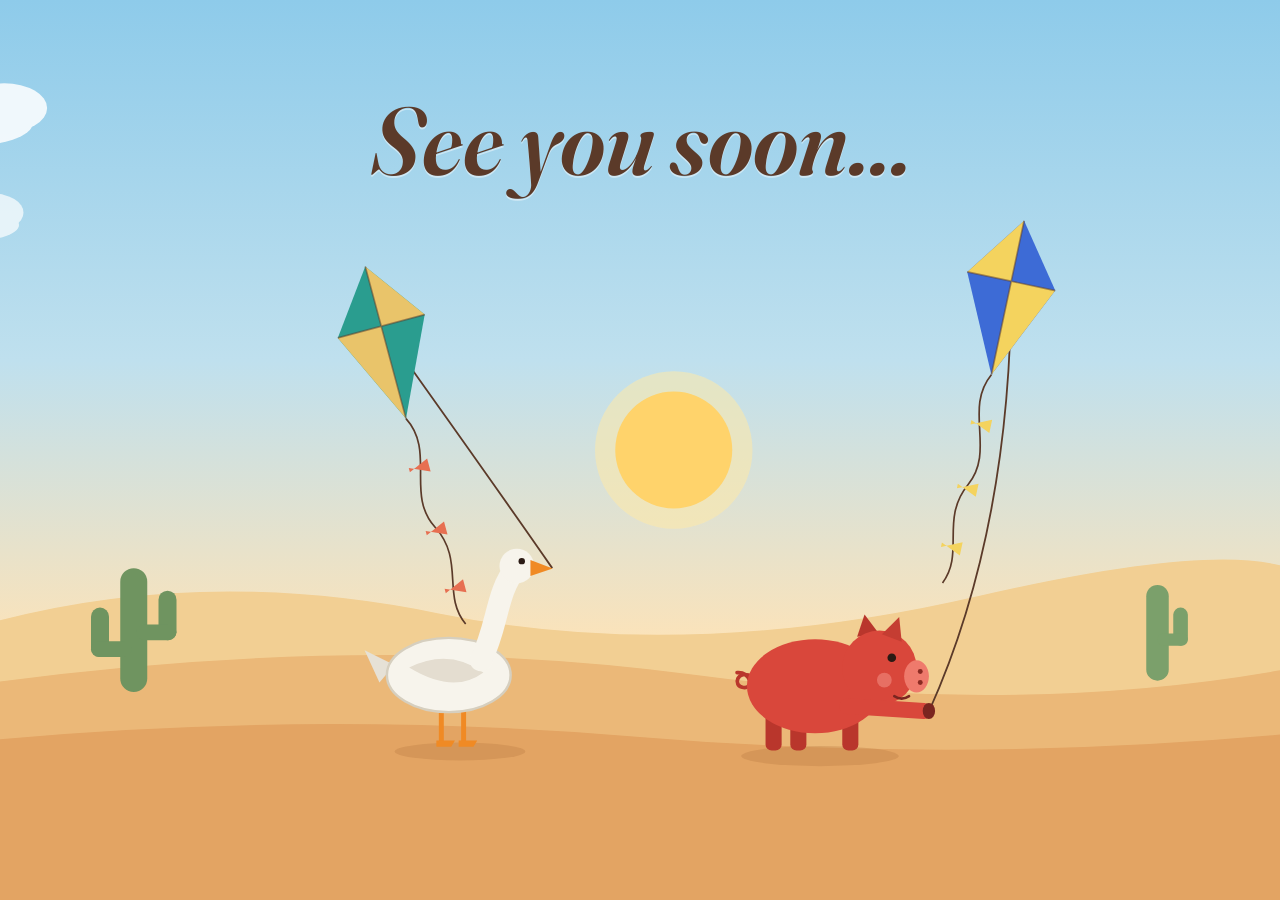
==== index.html @ 9d3f35dc "Placeholder page: goose and pig flying kites Co-Authored-By: Claude Opus 5.5 <noreply@anthropic.com>" ====
<!doctype html>
<html lang="en">
<head>
  <meta charset="utf-8">
  <meta name="viewport" content="width=device-width, initial-scale=1">
  <title>Dan Groshan</title>
  <meta name="description" content="See you soon...">
  <link rel="icon" href="favicon.svg" type="image/svg+xml">
  <link rel="preconnect" href="https://fonts.googleapis.com">
  <link rel="preconnect" href="https://fonts.gstatic.com" crossorigin>
  <link href="https://fonts.googleapis.com/css2?family=Fraunces:ital,opsz,wght@1,9..144,600&display=swap" rel="stylesheet">
  <style>
    html, body { margin: 0; height: 100%; }
    body {
      overflow: hidden;
      background: linear-gradient(#8ecbea 0%, #bfe0ee 40%, #fde3b8 72%, #f6cf95 100%);
      font-family: "Fraunces", Georgia, serif;
    }
    h1 {
      position: absolute; z-index: 1; left: 0; right: 0; top: 9vh;
      margin: 0; padding: 0 16px; text-align: center;
      font-style: italic; font-weight: 600;
      font-size: clamp(2.6rem, 9vw, 6rem);
      color: #5b3a29;
      text-shadow: 0 2px 0 rgba(255,255,255,.45);
    }
    svg { position: absolute; inset: 0; width: 100%; height: 100%; display: block; }

    .sway-goose, .sway-pig { transform-box: view-box; animation: sway 5s ease-in-out infinite alternate; }
    .sway-goose { transform-origin: 522px 505px; }
    .sway-pig   { transform-origin: 857px 632px; animation-duration: 6.5s; animation-delay: -2s; }
    .flutter { transform-box: fill-box; transform-origin: 50% 20%; animation: flutter 1.6s ease-in-out infinite alternate; }
    .tail { animation: wiggle 1.1s ease-in-out infinite alternate; transform-box: fill-box; transform-origin: 50% 0; }
    .drift { animation: drift 70s linear infinite; }
    .drift.slow { animation-duration: 110s; animation-delay: -40s; }

    @keyframes sway    { from { transform: rotate(-2.5deg); } to { transform: rotate(2.5deg); } }
    @keyframes flutter { from { transform: rotate(-4deg); }   to { transform: rotate(4deg); } }
    @keyframes wiggle  { from { transform: skewX(-8deg); }    to { transform: skewX(8deg); } }
    @keyframes drift   { from { transform: translateX(-300px); } to { transform: translateX(1500px); } }

    @media (prefers-reduced-motion: reduce) {
      .sway-goose, .sway-pig, .flutter, .tail, .drift { animation: none; }
    }
  </style>
</head>
<body>
  <h1>See you soon...</h1>

  <svg id="scene" viewBox="0 0 1200 800" preserveAspectRatio="xMidYMax slice" role="img"
       aria-label="A goose and a red pig flying kites in the desert">
    <!-- clouds -->
    <g class="drift" fill="#fff" opacity=".85">
      <ellipse cx="0" cy="110" rx="60" ry="20"/><ellipse cx="35" cy="96" rx="38" ry="22"/><ellipse cx="-30" cy="102" rx="30" ry="16"/>
    </g>
    <g class="drift slow" fill="#fff" opacity=".7">
      <ellipse cx="0" cy="200" rx="48" ry="15"/><ellipse cx="24" cy="189" rx="28" ry="17"/>
    </g>

    <!-- sun -->
    <circle cx="630" cy="400" r="70" fill="#ffe9a8" opacity=".55"/>
    <circle cx="630" cy="400" r="52" fill="#ffd36b"/>

    <!-- dunes -->
    <path d="M0 560 Q200 500 420 545 T900 530 T1200 520 V800 H0Z" fill="#f2cf93"/>
    <path d="M0 610 Q350 560 650 600 T1200 590 V800 H0Z" fill="#ebb878"/>

    <!-- cacti -->
    <g fill="#6f9460">
      <rect x="138" y="505" width="24" height="110" rx="12"/>
      <rect x="112" y="540" width="16" height="44" rx="8"/><rect x="112" y="570" width="36" height="14" rx="7"/>
      <rect x="172" y="525" width="16" height="44" rx="8"/><rect x="152" y="555" width="36" height="14" rx="7"/>
    </g>
    <g fill="#7ba06b">
      <rect x="1050" y="520" width="20" height="85" rx="10"/>
      <rect x="1074" y="540" width="13" height="34" rx="6.5"/><rect x="1060" y="563" width="27" height="11" rx="5.5"/>
    </g>

    <path d="M0 660 Q300 630 600 655 T1200 650 V800 H0Z" fill="#e3a463"/>

    <!-- shadows -->
    <ellipse cx="440" cy="668" rx="58" ry="8" fill="#b97c43" opacity=".35"/>
    <ellipse cx="760" cy="672" rx="70" ry="9" fill="#b97c43" opacity=".35"/>

    <!-- goose's kite -->
    <g class="sway-goose">
      <path d="M522 505 Q470 430 370 290" fill="none" stroke="#5b3a29" stroke-width="1.6"/>
      <g transform="translate(370 290) rotate(-15)">
        <g class="flutter">
          <path class="tail" d="M0 85 C18 120 -18 150 0 185 C18 220 -10 245 4 275" fill="none" stroke="#5b3a29" stroke-width="1.5"/>
          <path d="M-9 128 L9 136 L9 124 L-9 132Z M-9 186 L9 194 L9 182 L-9 190Z M-6 240 L12 248 L12 236 L-6 244Z" fill="#e76f51"/>
          <polygon points="0,-55 40,0 0,85 -40,0" fill="#2a9d8f"/>
          <polygon points="0,-55 40,0 0,0" fill="#e9c46a"/>
          <polygon points="0,0 -40,0 0,85" fill="#e9c46a"/>
          <path d="M0 -55 V85 M-40 0 H40" stroke="#5b3a29" stroke-width="1.5" opacity=".5"/>
        </g>
      </g>
    </g>

    <!-- pig's kite -->
    <g class="sway-pig">
      <path d="M857 632 Q930 470 930 250" fill="none" stroke="#5b3a29" stroke-width="1.6"/>
      <g transform="translate(930 250) rotate(12)">
        <g class="flutter" style="animation-delay:-.7s">
          <path class="tail" d="M0 85 C-18 120 18 150 0 185 C-18 220 10 245 -4 275" fill="none" stroke="#5b3a29" stroke-width="1.5"/>
          <path d="M-9 128 L9 136 L9 124 L-9 132Z M-9 186 L9 194 L9 182 L-9 190Z M-12 240 L6 248 L6 236 L-12 244Z" fill="#f4d35e"/>
          <polygon points="0,-55 40,0 0,85 -40,0" fill="#3d6bd6"/>
          <polygon points="0,-55 -40,0 0,0" fill="#f4d35e"/>
          <polygon points="0,0 40,0 0,85" fill="#f4d35e"/>
          <path d="M0 -55 V85 M-40 0 H40" stroke="#5b3a29" stroke-width="1.5" opacity=".5"/>
        </g>
      </g>
    </g>

    <!-- goose -->
    <g transform="translate(430 600) scale(1.1)">
      <g stroke="#f08a24" stroke-width="4" stroke-linecap="round">
        <line x1="-6" y1="24" x2="-6" y2="54"/><line x1="12" y1="24" x2="12" y2="54"/>
      </g>
      <path d="M-10 53 h15 l-3 5 h-12z M8 53 h15 l-3 5 h-12z" fill="#f08a24"/>
      <path d="M-44 -8 L-68 -20 L-56 6 Z" fill="#e6e1d6"/>
      <ellipse cx="0" cy="0" rx="50" ry="30" fill="#f7f4ec" stroke="#d6cfbf" stroke-width="2"/>
      <path d="M-32 -6 Q0 -22 28 -2 Q4 16 -32 -6Z" fill="#e4ddd0"/>
      <path d="M26 -12 C40 -40 38 -66 54 -86" fill="none" stroke="#f7f4ec" stroke-width="18" stroke-linecap="round"/>
      <circle cx="55" cy="-88" r="14" fill="#f7f4ec"/>
      <path d="M66 -93 L84 -86 L66 -80 Z" fill="#f08a24"/>
      <circle cx="59" cy="-92" r="2.6" fill="#2b1a14"/>
    </g>

    <!-- red pig -->
    <g transform="translate(760 610) scale(1.1)">
      <g fill="#b9362c">
        <rect x="-44" y="18" width="13" height="34" rx="5"/>
        <rect x="-24" y="20" width="13" height="32" rx="5"/>
        <rect x="18" y="20" width="13" height="32" rx="5"/>
      </g>
      <path d="M-55 -8 c-12 -6 -16 8 -7 9 c9 1 6 -13 -5 -12" fill="none" stroke="#b9362c" stroke-width="3" stroke-linecap="round"/>
      <ellipse cx="-4" cy="0" rx="55" ry="38" fill="#d9473b"/>
      <path d="M30 -40 L36 -58 L48 -42 Z" fill="#b9362c"/>
      <circle cx="48" cy="-15" r="30" fill="#d9473b"/>
      <path d="M50 -42 L64 -56 L66 -36 Z" fill="#c53d32"/>
      <ellipse cx="78" cy="-8" rx="10" ry="13" fill="#ef7a6c"/>
      <circle cx="81" cy="-12" r="2" fill="#8a2a22"/><circle cx="81" cy="-3" r="2" fill="#8a2a22"/>
      <circle cx="58" cy="-23" r="3.5" fill="#2b1a14"/>
      <circle cx="52" cy="-5" r="6" fill="#f08b7e" opacity=".6"/>
      <path d="M60 8 q6 4 12 0" fill="none" stroke="#7a2520" stroke-width="2" stroke-linecap="round"/>
      <path d="M22 16 L84 20" stroke="#d9473b" stroke-width="13" stroke-linecap="round"/>
      <ellipse cx="88" cy="20" rx="5" ry="6.5" fill="#7a2520"/>
    </g>
  </svg>

  <script>
    // On portrait screens show the whole scene instead of cropping the sides.
    (function () {
      var svg = document.getElementById('scene');
      function fit() {
        if (innerWidth / innerHeight < 1) {
          svg.setAttribute('viewBox', '290 60 700 740');
          svg.setAttribute('preserveAspectRatio', 'xMidYMax meet');
        } else {
          svg.setAttribute('viewBox', '0 0 1200 800');
          svg.setAttribute('preserveAspectRatio', 'xMidYMax slice');
        }
      }
      fit();
      addEventListener('resize', fit);
    })();
  </script>
</body>
</html>
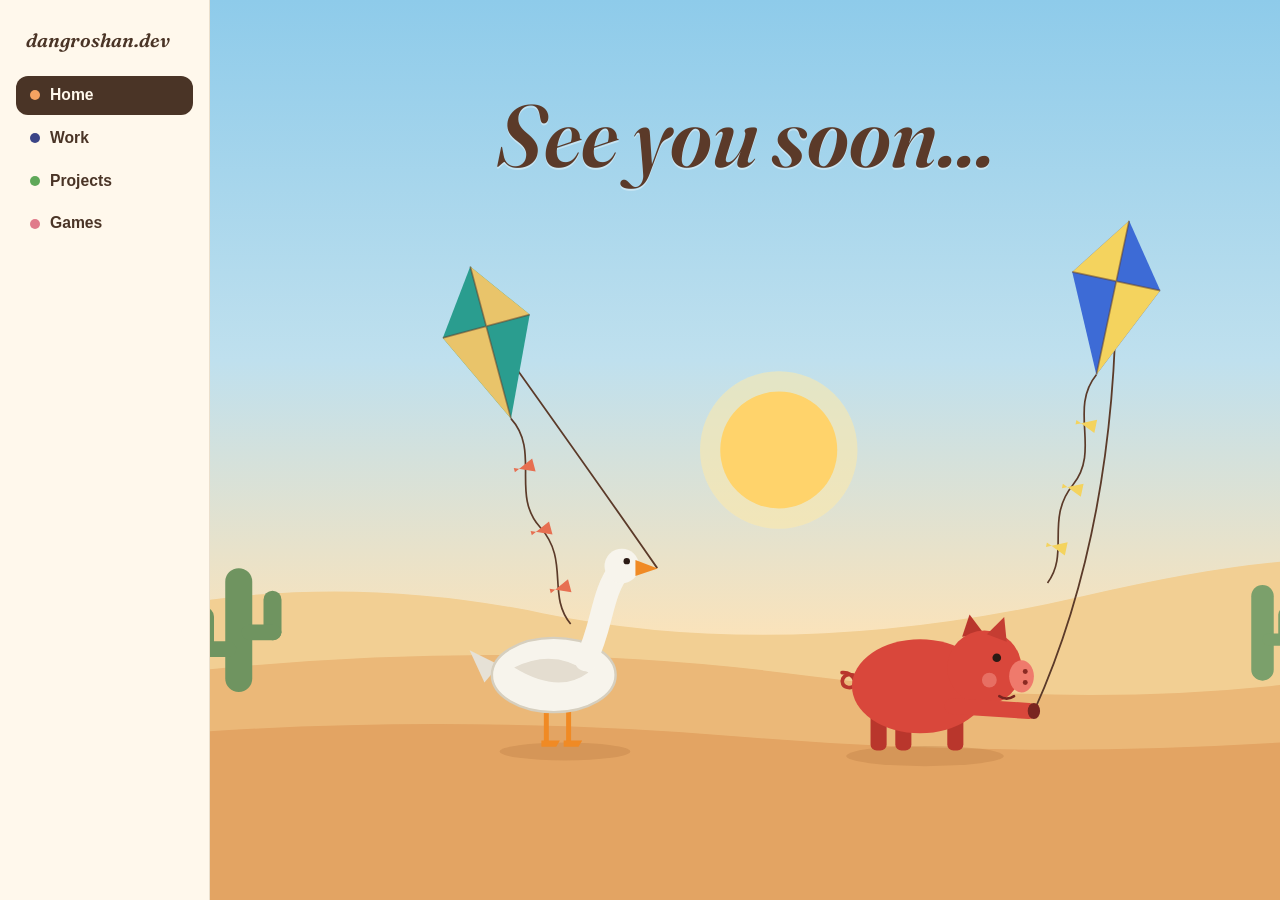
==== commit 77bb6bd0: "Add Work, Projects and Games pages with sidebar navigation Each page has its own placeholder scene; " ====
--- a/index.html
+++ b/index.html
@@ -9,162 +9,119 @@
   <link rel="preconnect" href="https://fonts.googleapis.com">
   <link rel="preconnect" href="https://fonts.gstatic.com" crossorigin>
   <link href="https://fonts.googleapis.com/css2?family=Fraunces:ital,opsz,wght@1,9..144,600&display=swap" rel="stylesheet">
-  <style>
-    html, body { margin: 0; height: 100%; }
-    body {
-      overflow: hidden;
-      background: linear-gradient(#8ecbea 0%, #bfe0ee 40%, #fde3b8 72%, #f6cf95 100%);
-      font-family: "Fraunces", Georgia, serif;
-    }
-    h1 {
-      position: absolute; z-index: 1; left: 0; right: 0; top: 9vh;
-      margin: 0; padding: 0 16px; text-align: center;
-      font-style: italic; font-weight: 600;
-      font-size: clamp(2.6rem, 9vw, 6rem);
-      color: #5b3a29;
-      text-shadow: 0 2px 0 rgba(255,255,255,.45);
-    }
-    svg { position: absolute; inset: 0; width: 100%; height: 100%; display: block; }
+  <link rel="stylesheet" href="style.css">
+</head>
+<body class="page-home">
+  <aside class="sidebar">
+    <a class="brand" href="./">dangroshan.dev</a>
+    <nav class="nav" aria-label="Pages">
+      <a href="./" aria-current="page"><span class="dot" style="background:#f4a261"></span>Home</a>
+      <a href="work/"><span class="dot" style="background:#3b4486"></span>Work</a>
+      <a href="projects/"><span class="dot" style="background:#5fa858"></span>Projects</a>
+      <a href="games/"><span class="dot" style="background:#e07a8a"></span>Games</a>
+    </nav>
+  </aside>
 
-    .sway-goose, .sway-pig { transform-box: view-box; animation: sway 5s ease-in-out infinite alternate; }
-    .sway-goose { transform-origin: 522px 505px; }
-    .sway-pig   { transform-origin: 857px 632px; animation-duration: 6.5s; animation-delay: -2s; }
-    .flutter { transform-box: fill-box; transform-origin: 50% 20%; animation: flutter 1.6s ease-in-out infinite alternate; }
-    .tail { animation: wiggle 1.1s ease-in-out infinite alternate; transform-box: fill-box; transform-origin: 50% 0; }
-    .drift { animation: drift 70s linear infinite; }
-    .drift.slow { animation-duration: 110s; animation-delay: -40s; }
+  <main>
+    <h1>See you soon...</h1>
+    <svg viewBox="0 0 1200 800" preserveAspectRatio="xMidYMax slice" role="img"
+         aria-label="A goose and a red pig flying kites in the desert">
+      <defs>
+        <g id="goose">
+          <g stroke="#f08a24" stroke-width="4" stroke-linecap="round">
+            <line x1="-6" y1="24" x2="-6" y2="54"/><line x1="12" y1="24" x2="12" y2="54"/>
+          </g>
+          <path d="M-10 53 h15 l-3 5 h-12z M8 53 h15 l-3 5 h-12z" fill="#f08a24"/>
+          <path d="M-44 -8 L-68 -20 L-56 6 Z" fill="#e6e1d6"/>
+          <ellipse cx="0" cy="0" rx="50" ry="30" fill="#f7f4ec" stroke="#d6cfbf" stroke-width="2"/>
+          <path d="M-32 -6 Q0 -22 28 -2 Q4 16 -32 -6Z" fill="#e4ddd0"/>
+          <path d="M26 -12 C40 -40 38 -66 54 -86" fill="none" stroke="#f7f4ec" stroke-width="18" stroke-linecap="round"/>
+          <circle cx="55" cy="-88" r="14" fill="#f7f4ec"/>
+          <path d="M66 -93 L84 -86 L66 -80 Z" fill="#f08a24"/>
+          <circle cx="59" cy="-92" r="2.6" fill="#2b1a14"/>
+        </g>
+        <g id="pig">
+          <g fill="#b9362c">
+            <rect x="-44" y="18" width="13" height="34" rx="5"/>
+            <rect x="-24" y="20" width="13" height="32" rx="5"/>
+            <rect x="18" y="20" width="13" height="32" rx="5"/>
+          </g>
+          <path d="M-55 -8 c-12 -6 -16 8 -7 9 c9 1 6 -13 -5 -12" fill="none" stroke="#b9362c" stroke-width="3" stroke-linecap="round"/>
+          <ellipse cx="-4" cy="0" rx="55" ry="38" fill="#d9473b"/>
+          <path d="M30 -40 L36 -58 L48 -42 Z" fill="#b9362c"/>
+          <circle cx="48" cy="-15" r="30" fill="#d9473b"/>
+          <path d="M50 -42 L64 -56 L66 -36 Z" fill="#c53d32"/>
+          <ellipse cx="78" cy="-8" rx="10" ry="13" fill="#ef7a6c"/>
+          <circle cx="81" cy="-12" r="2" fill="#8a2a22"/><circle cx="81" cy="-3" r="2" fill="#8a2a22"/>
+          <circle cx="58" cy="-23" r="3.5" fill="#2b1a14"/>
+          <circle cx="52" cy="-5" r="6" fill="#f08b7e" opacity=".6"/>
+          <path d="M60 8 q6 4 12 0" fill="none" stroke="#7a2520" stroke-width="2" stroke-linecap="round"/>
+          <path d="M22 16 L84 20" stroke="#d9473b" stroke-width="13" stroke-linecap="round"/>
+          <ellipse cx="88" cy="20" rx="5" ry="6.5" fill="#7a2520"/>
+        </g>
+      </defs>
 
-    @keyframes sway    { from { transform: rotate(-2.5deg); } to { transform: rotate(2.5deg); } }
-    @keyframes flutter { from { transform: rotate(-4deg); }   to { transform: rotate(4deg); } }
-    @keyframes wiggle  { from { transform: skewX(-8deg); }    to { transform: skewX(8deg); } }
-    @keyframes drift   { from { transform: translateX(-300px); } to { transform: translateX(1500px); } }
+      <g class="drift" fill="#fff" opacity=".85">
+        <ellipse cx="0" cy="110" rx="60" ry="20"/><ellipse cx="35" cy="96" rx="38" ry="22"/><ellipse cx="-30" cy="102" rx="30" ry="16"/>
+      </g>
+      <g class="drift slow" fill="#fff" opacity=".7">
+        <ellipse cx="0" cy="200" rx="48" ry="15"/><ellipse cx="24" cy="189" rx="28" ry="17"/>
+      </g>
 
-    @media (prefers-reduced-motion: reduce) {
-      .sway-goose, .sway-pig, .flutter, .tail, .drift { animation: none; }
-    }
-  </style>
-</head>
-<body>
-  <h1>See you soon...</h1>
+      <circle cx="630" cy="400" r="70" fill="#ffe9a8" opacity=".55"/>
+      <circle cx="630" cy="400" r="52" fill="#ffd36b"/>
 
-  <svg id="scene" viewBox="0 0 1200 800" preserveAspectRatio="xMidYMax slice" role="img"
-       aria-label="A goose and a red pig flying kites in the desert">
-    <!-- clouds -->
-    <g class="drift" fill="#fff" opacity=".85">
-      <ellipse cx="0" cy="110" rx="60" ry="20"/><ellipse cx="35" cy="96" rx="38" ry="22"/><ellipse cx="-30" cy="102" rx="30" ry="16"/>
-    </g>
-    <g class="drift slow" fill="#fff" opacity=".7">
-      <ellipse cx="0" cy="200" rx="48" ry="15"/><ellipse cx="24" cy="189" rx="28" ry="17"/>
-    </g>
+      <path d="M0 560 Q200 500 420 545 T900 530 T1200 520 V800 H0Z" fill="#f2cf93"/>
+      <path d="M0 610 Q350 560 650 600 T1200 590 V800 H0Z" fill="#ebb878"/>
 
-    <!-- sun -->
-    <circle cx="630" cy="400" r="70" fill="#ffe9a8" opacity=".55"/>
-    <circle cx="630" cy="400" r="52" fill="#ffd36b"/>
+      <g fill="#6f9460">
+        <rect x="138" y="505" width="24" height="110" rx="12"/>
+        <rect x="112" y="540" width="16" height="44" rx="8"/><rect x="112" y="570" width="36" height="14" rx="7"/>
+        <rect x="172" y="525" width="16" height="44" rx="8"/><rect x="152" y="555" width="36" height="14" rx="7"/>
+      </g>
+      <g fill="#7ba06b">
+        <rect x="1050" y="520" width="20" height="85" rx="10"/>
+        <rect x="1074" y="540" width="13" height="34" rx="6.5"/><rect x="1060" y="563" width="27" height="11" rx="5.5"/>
+      </g>
 
-    <!-- dunes -->
-    <path d="M0 560 Q200 500 420 545 T900 530 T1200 520 V800 H0Z" fill="#f2cf93"/>
-    <path d="M0 610 Q350 560 650 600 T1200 590 V800 H0Z" fill="#ebb878"/>
+      <path d="M0 660 Q300 630 600 655 T1200 650 V800 H0Z" fill="#e3a463"/>
+      <ellipse cx="440" cy="668" rx="58" ry="8" fill="#b97c43" opacity=".35"/>
+      <ellipse cx="760" cy="672" rx="70" ry="9" fill="#b97c43" opacity=".35"/>
 
-    <!-- cacti -->
-    <g fill="#6f9460">
-      <rect x="138" y="505" width="24" height="110" rx="12"/>
-      <rect x="112" y="540" width="16" height="44" rx="8"/><rect x="112" y="570" width="36" height="14" rx="7"/>
-      <rect x="172" y="525" width="16" height="44" rx="8"/><rect x="152" y="555" width="36" height="14" rx="7"/>
-    </g>
-    <g fill="#7ba06b">
-      <rect x="1050" y="520" width="20" height="85" rx="10"/>
-      <rect x="1074" y="540" width="13" height="34" rx="6.5"/><rect x="1060" y="563" width="27" height="11" rx="5.5"/>
-    </g>
-
-    <path d="M0 660 Q300 630 600 655 T1200 650 V800 H0Z" fill="#e3a463"/>
-
-    <!-- shadows -->
-    <ellipse cx="440" cy="668" rx="58" ry="8" fill="#b97c43" opacity=".35"/>
-    <ellipse cx="760" cy="672" rx="70" ry="9" fill="#b97c43" opacity=".35"/>
-
-    <!-- goose's kite -->
-    <g class="sway-goose">
-      <path d="M522 505 Q470 430 370 290" fill="none" stroke="#5b3a29" stroke-width="1.6"/>
-      <g transform="translate(370 290) rotate(-15)">
-        <g class="flutter">
-          <path class="tail" d="M0 85 C18 120 -18 150 0 185 C18 220 -10 245 4 275" fill="none" stroke="#5b3a29" stroke-width="1.5"/>
-          <path d="M-9 128 L9 136 L9 124 L-9 132Z M-9 186 L9 194 L9 182 L-9 190Z M-6 240 L12 248 L12 236 L-6 244Z" fill="#e76f51"/>
-          <polygon points="0,-55 40,0 0,85 -40,0" fill="#2a9d8f"/>
-          <polygon points="0,-55 40,0 0,0" fill="#e9c46a"/>
-          <polygon points="0,0 -40,0 0,85" fill="#e9c46a"/>
-          <path d="M0 -55 V85 M-40 0 H40" stroke="#5b3a29" stroke-width="1.5" opacity=".5"/>
+      <!-- goose's kite -->
+      <g class="sway" style="transform-origin:522px 505px">
+        <path d="M522 505 Q470 430 370 290" fill="none" stroke="#5b3a29" stroke-width="1.6"/>
+        <g transform="translate(370 290) rotate(-15)">
+          <g class="flutter">
+            <path class="tail" d="M0 85 C18 120 -18 150 0 185 C18 220 -10 245 4 275" fill="none" stroke="#5b3a29" stroke-width="1.5"/>
+            <path d="M-9 128 L9 136 L9 124 L-9 132Z M-9 186 L9 194 L9 182 L-9 190Z M-6 240 L12 248 L12 236 L-6 244Z" fill="#e76f51"/>
+            <polygon points="0,-55 40,0 0,85 -40,0" fill="#2a9d8f"/>
+            <polygon points="0,-55 40,0 0,0" fill="#e9c46a"/>
+            <polygon points="0,0 -40,0 0,85" fill="#e9c46a"/>
+            <path d="M0 -55 V85 M-40 0 H40" stroke="#5b3a29" stroke-width="1.5" opacity=".5"/>
+          </g>
         </g>
       </g>
-    </g>
 
-    <!-- pig's kite -->
-    <g class="sway-pig">
-      <path d="M857 632 Q930 470 930 250" fill="none" stroke="#5b3a29" stroke-width="1.6"/>
-      <g transform="translate(930 250) rotate(12)">
-        <g class="flutter" style="animation-delay:-.7s">
-          <path class="tail" d="M0 85 C-18 120 18 150 0 185 C-18 220 10 245 -4 275" fill="none" stroke="#5b3a29" stroke-width="1.5"/>
-          <path d="M-9 128 L9 136 L9 124 L-9 132Z M-9 186 L9 194 L9 182 L-9 190Z M-12 240 L6 248 L6 236 L-12 244Z" fill="#f4d35e"/>
-          <polygon points="0,-55 40,0 0,85 -40,0" fill="#3d6bd6"/>
-          <polygon points="0,-55 -40,0 0,0" fill="#f4d35e"/>
-          <polygon points="0,0 40,0 0,85" fill="#f4d35e"/>
-          <path d="M0 -55 V85 M-40 0 H40" stroke="#5b3a29" stroke-width="1.5" opacity=".5"/>
+      <!-- pig's kite -->
+      <g class="sway" style="transform-origin:857px 632px;animation-duration:6.5s;animation-delay:-2s">
+        <path d="M857 632 Q930 470 930 250" fill="none" stroke="#5b3a29" stroke-width="1.6"/>
+        <g transform="translate(930 250) rotate(12)">
+          <g class="flutter" style="animation-delay:-.7s">
+            <path class="tail" d="M0 85 C-18 120 18 150 0 185 C-18 220 10 245 -4 275" fill="none" stroke="#5b3a29" stroke-width="1.5"/>
+            <path d="M-9 128 L9 136 L9 124 L-9 132Z M-9 186 L9 194 L9 182 L-9 190Z M-12 240 L6 248 L6 236 L-12 244Z" fill="#f4d35e"/>
+            <polygon points="0,-55 40,0 0,85 -40,0" fill="#3d6bd6"/>
+            <polygon points="0,-55 -40,0 0,0" fill="#f4d35e"/>
+            <polygon points="0,0 40,0 0,85" fill="#f4d35e"/>
+            <path d="M0 -55 V85 M-40 0 H40" stroke="#5b3a29" stroke-width="1.5" opacity=".5"/>
+          </g>
         </g>
       </g>
-    </g>
 
-    <!-- goose -->
-    <g transform="translate(430 600) scale(1.1)">
-      <g stroke="#f08a24" stroke-width="4" stroke-linecap="round">
-        <line x1="-6" y1="24" x2="-6" y2="54"/><line x1="12" y1="24" x2="12" y2="54"/>
-      </g>
-      <path d="M-10 53 h15 l-3 5 h-12z M8 53 h15 l-3 5 h-12z" fill="#f08a24"/>
-      <path d="M-44 -8 L-68 -20 L-56 6 Z" fill="#e6e1d6"/>
-      <ellipse cx="0" cy="0" rx="50" ry="30" fill="#f7f4ec" stroke="#d6cfbf" stroke-width="2"/>
-      <path d="M-32 -6 Q0 -22 28 -2 Q4 16 -32 -6Z" fill="#e4ddd0"/>
-      <path d="M26 -12 C40 -40 38 -66 54 -86" fill="none" stroke="#f7f4ec" stroke-width="18" stroke-linecap="round"/>
-      <circle cx="55" cy="-88" r="14" fill="#f7f4ec"/>
-      <path d="M66 -93 L84 -86 L66 -80 Z" fill="#f08a24"/>
-      <circle cx="59" cy="-92" r="2.6" fill="#2b1a14"/>
-    </g>
-
-    <!-- red pig -->
-    <g transform="translate(760 610) scale(1.1)">
-      <g fill="#b9362c">
-        <rect x="-44" y="18" width="13" height="34" rx="5"/>
-        <rect x="-24" y="20" width="13" height="32" rx="5"/>
-        <rect x="18" y="20" width="13" height="32" rx="5"/>
-      </g>
-      <path d="M-55 -8 c-12 -6 -16 8 -7 9 c9 1 6 -13 -5 -12" fill="none" stroke="#b9362c" stroke-width="3" stroke-linecap="round"/>
-      <ellipse cx="-4" cy="0" rx="55" ry="38" fill="#d9473b"/>
-      <path d="M30 -40 L36 -58 L48 -42 Z" fill="#b9362c"/>
-      <circle cx="48" cy="-15" r="30" fill="#d9473b"/>
-      <path d="M50 -42 L64 -56 L66 -36 Z" fill="#c53d32"/>
-      <ellipse cx="78" cy="-8" rx="10" ry="13" fill="#ef7a6c"/>
-      <circle cx="81" cy="-12" r="2" fill="#8a2a22"/><circle cx="81" cy="-3" r="2" fill="#8a2a22"/>
-      <circle cx="58" cy="-23" r="3.5" fill="#2b1a14"/>
-      <circle cx="52" cy="-5" r="6" fill="#f08b7e" opacity=".6"/>
-      <path d="M60 8 q6 4 12 0" fill="none" stroke="#7a2520" stroke-width="2" stroke-linecap="round"/>
-      <path d="M22 16 L84 20" stroke="#d9473b" stroke-width="13" stroke-linecap="round"/>
-      <ellipse cx="88" cy="20" rx="5" ry="6.5" fill="#7a2520"/>
-    </g>
-  </svg>
-
-  <script>
-    // On portrait screens show the whole scene instead of cropping the sides.
-    (function () {
-      var svg = document.getElementById('scene');
-      function fit() {
-        if (innerWidth / innerHeight < 1) {
-          svg.setAttribute('viewBox', '290 60 700 740');
-          svg.setAttribute('preserveAspectRatio', 'xMidYMax meet');
-        } else {
-          svg.setAttribute('viewBox', '0 0 1200 800');
-          svg.setAttribute('preserveAspectRatio', 'xMidYMax slice');
-        }
-      }
-      fit();
-      addEventListener('resize', fit);
-    })();
-  </script>
+      <use href="#goose" transform="translate(430 600) scale(1.1)"/>
+      <use href="#pig" transform="translate(760 610) scale(1.1)"/>
+    </svg>
+  </main>
+  <script src="site.js"></script>
 </body>
 </html>
--- a/style.css
+++ b/style.css
@@ -0,0 +1,100 @@
+* { box-sizing: border-box; }
+html, body { margin: 0; height: 100%; }
+body {
+  display: flex;
+  background: #fff8ec;
+  color: #4a3426;
+  font-family: "Fraunces", Georgia, serif;
+  overflow: hidden;
+}
+
+/* ---------- sidebar ---------- */
+.sidebar {
+  flex: 0 0 210px;
+  display: flex; flex-direction: column;
+  padding: 28px 16px;
+  background: #fff8ec;
+  border-right: 1px solid #eadfcd;
+  z-index: 2;
+}
+.brand {
+  margin: 0 10px 24px;
+  font-style: italic; font-weight: 600; font-size: 1.2rem;
+  color: #4a3426; text-decoration: none;
+}
+.nav { display: flex; flex-direction: column; gap: 4px; }
+.nav a {
+  display: flex; align-items: center; gap: 10px;
+  padding: 10px 14px; border-radius: 12px;
+  font: 600 0.98rem/1.2 -apple-system, BlinkMacSystemFont, "Segoe UI", Roboto, sans-serif;
+  color: #4a3426; text-decoration: none;
+  transition: background .15s;
+}
+.nav a:hover { background: #f5e7d0; }
+.nav a[aria-current="page"] { background: #4a3426; color: #fff8ec; }
+.nav a:focus-visible { outline: 2px solid #e76f51; outline-offset: 2px; }
+.dot { width: 10px; height: 10px; border-radius: 50%; flex: none; }
+
+/* ---------- scene ---------- */
+main { position: relative; flex: 1; overflow: hidden; }
+main h1 {
+  position: absolute; z-index: 1; left: 0; right: 0; top: 9vh;
+  margin: 0; padding: 0 16px; text-align: center;
+  font-style: italic; font-weight: 600;
+  font-size: clamp(2.4rem, 8vw, 5.5rem);
+  text-shadow: 0 2px 0 rgba(255,255,255,.4);
+}
+main svg { position: absolute; inset: 0; width: 100%; height: 100%; display: block; }
+
+.page-home main     { background: linear-gradient(#8ecbea 0%, #bfe0ee 40%, #fde3b8 72%, #f6cf95 100%); }
+.page-home h1       { color: #5b3a29; }
+.page-work main     { background: linear-gradient(#0f1736 0%, #1f2a5c 50%, #3b4486 100%); }
+.page-work h1       { color: #f4efd6; text-shadow: 0 0 22px rgba(244,239,214,.35); }
+.page-projects main { background: linear-gradient(#8fd0ec 0%, #c6e8f2 55%, #e7f5e2 100%); }
+.page-projects h1   { color: #2d4b3c; }
+.page-games main    { background: linear-gradient(#f0a1a0 0%, #f7c3b1 45%, #fde3d0 100%); }
+.page-games h1      { color: #7a3343; }
+
+/* ---------- shared animations ---------- */
+.drift   { animation: drift 70s linear infinite; }
+.drift.slow { animation-duration: 110s; animation-delay: -40s; }
+.flutter { transform-box: fill-box; transform-origin: 50% 20%; animation: flutter 1.6s ease-in-out infinite alternate; }
+.tail    { transform-box: fill-box; transform-origin: 50% 0; animation: wiggle 1.1s ease-in-out infinite alternate; }
+.sway    { transform-box: view-box; animation: sway 5s ease-in-out infinite alternate; }
+.bob     { transform-box: view-box; animation: bob 4s ease-in-out infinite alternate; }
+.float   { animation: float 5s ease-in-out infinite alternate; }
+.twinkle { animation: twinkle 2.4s ease-in-out infinite alternate; }
+.flicker { transform-box: fill-box; transform-origin: 50% 100%; animation: flicker .35s ease-in-out infinite alternate; }
+.flap    { transform-box: fill-box; transform-origin: 100% 50%; animation: flap .3s ease-in-out infinite alternate; }
+.flake   { animation: fall 9s linear infinite; }
+.jolt    { animation: jolt .5s ease-in-out infinite alternate; }
+
+@keyframes drift   { from { transform: translateX(-300px); } to { transform: translateX(1500px); } }
+@keyframes flutter { from { transform: rotate(-4deg); } to { transform: rotate(4deg); } }
+@keyframes wiggle  { from { transform: skewX(-8deg); } to { transform: skewX(8deg); } }
+@keyframes sway    { from { transform: rotate(-2.5deg); } to { transform: rotate(2.5deg); } }
+@keyframes bob     { from { transform: translateY(-3px) rotate(-1.5deg); } to { transform: translateY(3px) rotate(1.5deg); } }
+@keyframes float   { from { transform: translateY(-10px); } to { transform: translateY(10px); } }
+@keyframes twinkle { from { opacity: .25; } to { opacity: 1; } }
+@keyframes flicker { from { transform: scale(.85, .8); } to { transform: scale(1.05, 1.15); } }
+@keyframes flap    { from { transform: rotate(-10deg); } to { transform: rotate(8deg); } }
+@keyframes fall    { from { transform: translate(0, -60px); } to { transform: translate(40px, 880px); } }
+@keyframes jolt    { from { transform: translate(0, 0); } to { transform: translate(2px, -2px); } }
+
+@media (prefers-reduced-motion: reduce) {
+  main svg * { animation: none !important; }
+}
+
+/* ---------- phones: sidebar becomes a top bar ---------- */
+@media (max-width: 700px) {
+  body { flex-direction: column; }
+  .sidebar {
+    flex: none; flex-direction: row; align-items: center;
+    padding: 10px 12px; border-right: 0; border-bottom: 1px solid #eadfcd;
+    overflow-x: auto;
+  }
+  .brand { display: none; }
+  .nav { flex-direction: row; gap: 4px; }
+  .nav a { padding: 8px 12px; font-size: .92rem; }
+  .dot { width: 8px; height: 8px; }
+}
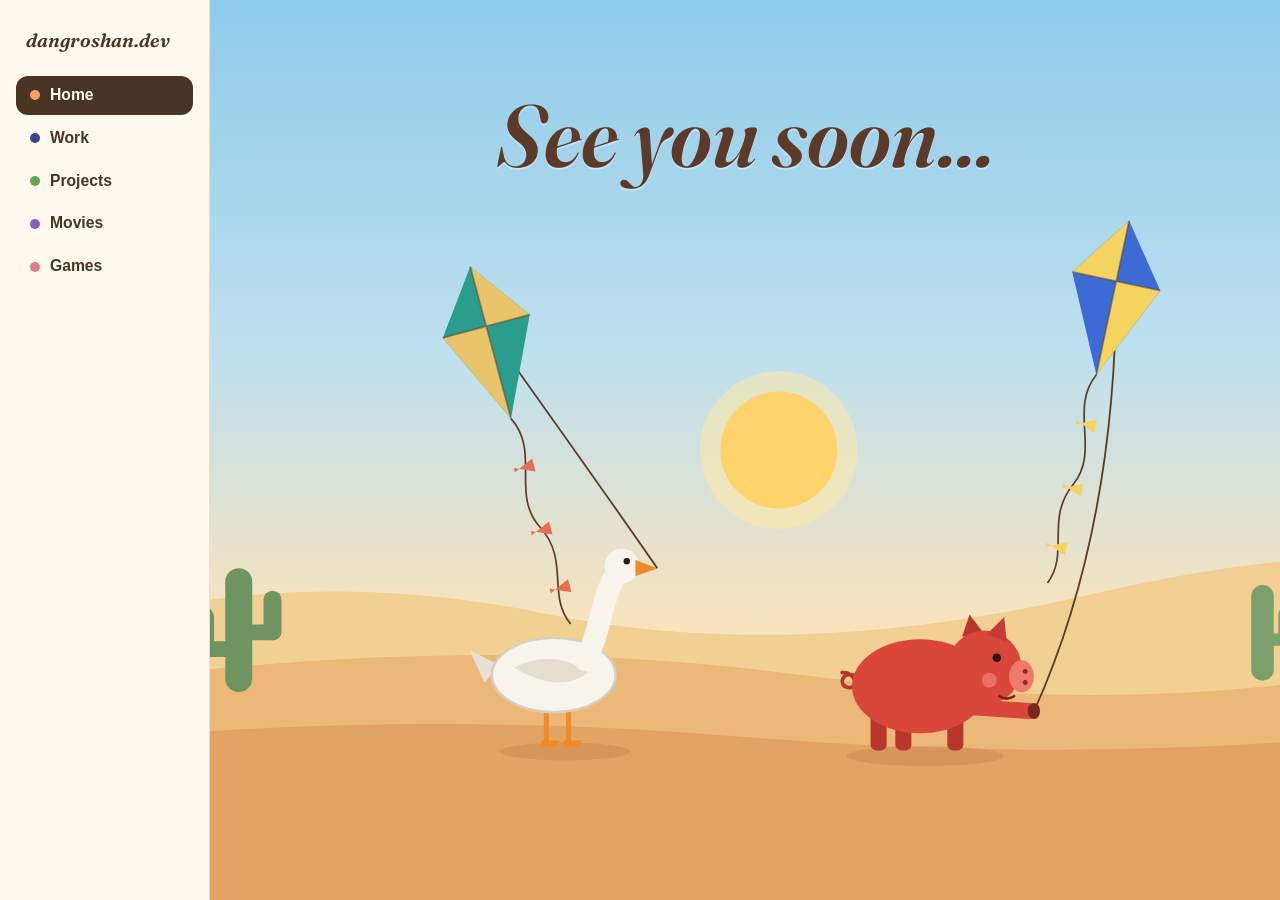
==== commit 2ee66fe2: "Add Movies page before Games Co-Authored-By: Claude Opus 5.5 <noreply@anthropic.com>" ====
--- a/index.html
+++ b/index.html
@@ -18,6 +18,7 @@
       <a href="./" aria-current="page"><span class="dot" style="background:#f4a261"></span>Home</a>
       <a href="work/"><span class="dot" style="background:#3b4486"></span>Work</a>
       <a href="projects/"><span class="dot" style="background:#5fa858"></span>Projects</a>
+      <a href="movies/"><span class="dot" style="background:#8e5bb5"></span>Movies</a>
       <a href="games/"><span class="dot" style="background:#e07a8a"></span>Games</a>
     </nav>
   </aside>
--- a/style.css
+++ b/style.css
@@ -52,7 +52,9 @@
 .page-work h1       { color: #f4efd6; text-shadow: 0 0 22px rgba(244,239,214,.35); }
 .page-projects main { background: linear-gradient(#8fd0ec 0%, #c6e8f2 55%, #e7f5e2 100%); }
 .page-projects h1   { color: #2d4b3c; }
-.page-games main    { background: linear-gradient(#f0a1a0 0%, #f7c3b1 45%, #fde3d0 100%); }
+.page-movies main   { background: linear-gradient(#1c1533 0%, #3d2a5e 45%, #8a4f7d 75%, #c8737a 100%); }
+.page-movies h1     { color: #f6e7c8; text-shadow: 0 0 22px rgba(255,211,107,.3); }
+.page-games main   { background: linear-gradient(#f0a1a0 0%, #f7c3b1 45%, #fde3d0 100%); }
 .page-games h1      { color: #7a3343; }
 
 /* ---------- shared animations ---------- */
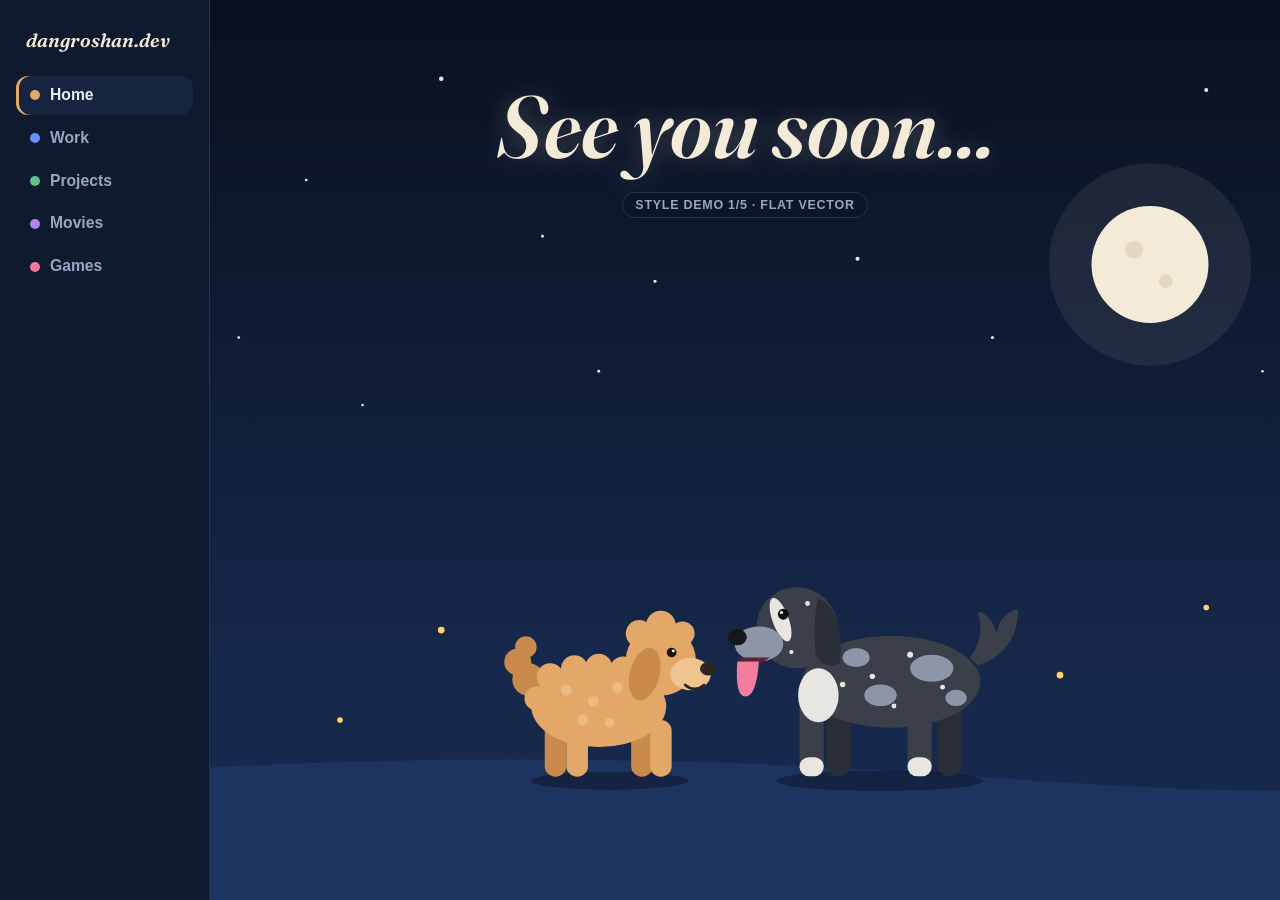
==== commit f583d06d: "Dark-blue theme and five style demos starring Noodles and Shady Retires the goose and pig. Each plac" ====
--- a/index.html
+++ b/index.html
@@ -3,6 +3,7 @@
 <head>
   <meta charset="utf-8">
   <meta name="viewport" content="width=device-width, initial-scale=1">
+  <meta name="color-scheme" content="dark">
   <title>Dan Groshan</title>
   <meta name="description" content="See you soon...">
   <link rel="icon" href="favicon.svg" type="image/svg+xml">
@@ -15,112 +16,89 @@
   <aside class="sidebar">
     <a class="brand" href="./">dangroshan.dev</a>
     <nav class="nav" aria-label="Pages">
-      <a href="./" aria-current="page"><span class="dot" style="background:#f4a261"></span>Home</a>
-      <a href="work/"><span class="dot" style="background:#3b4486"></span>Work</a>
-      <a href="projects/"><span class="dot" style="background:#5fa858"></span>Projects</a>
-      <a href="movies/"><span class="dot" style="background:#8e5bb5"></span>Movies</a>
-      <a href="games/"><span class="dot" style="background:#e07a8a"></span>Games</a>
+      <a href="./" style="--c:var(--home)" aria-current="page"><span class="dot"></span>Home</a>
+      <a href="work/" style="--c:var(--work)"><span class="dot"></span>Work</a>
+      <a href="projects/" style="--c:var(--projects)"><span class="dot"></span>Projects</a>
+      <a href="movies/" style="--c:var(--movies)"><span class="dot"></span>Movies</a>
+      <a href="games/" style="--c:var(--games)"><span class="dot"></span>Games</a>
     </nav>
   </aside>
 
   <main>
-    <h1>See you soon...</h1>
-    <svg viewBox="0 0 1200 800" preserveAspectRatio="xMidYMax slice" role="img"
-         aria-label="A goose and a red pig flying kites in the desert">
-      <defs>
-        <g id="goose">
-          <g stroke="#f08a24" stroke-width="4" stroke-linecap="round">
-            <line x1="-6" y1="24" x2="-6" y2="54"/><line x1="12" y1="24" x2="12" y2="54"/>
-          </g>
-          <path d="M-10 53 h15 l-3 5 h-12z M8 53 h15 l-3 5 h-12z" fill="#f08a24"/>
-          <path d="M-44 -8 L-68 -20 L-56 6 Z" fill="#e6e1d6"/>
-          <ellipse cx="0" cy="0" rx="50" ry="30" fill="#f7f4ec" stroke="#d6cfbf" stroke-width="2"/>
-          <path d="M-32 -6 Q0 -22 28 -2 Q4 16 -32 -6Z" fill="#e4ddd0"/>
-          <path d="M26 -12 C40 -40 38 -66 54 -86" fill="none" stroke="#f7f4ec" stroke-width="18" stroke-linecap="round"/>
-          <circle cx="55" cy="-88" r="14" fill="#f7f4ec"/>
-          <path d="M66 -93 L84 -86 L66 -80 Z" fill="#f08a24"/>
-          <circle cx="59" cy="-92" r="2.6" fill="#2b1a14"/>
+    <div class="headline">
+      <h1>See you soon...</h1>
+      <span class="chip">Style demo 1/5 · Flat vector</span>
+    </div>
+    <svg viewBox="0 0 1200 800" preserveAspectRatio="xMidYMax slice" role="img" aria-label="Noodles and Shady together under the moon">
+
+      <circle class="twinkle" cx="90" cy="90" r="1.6" fill="#e8edf7" style="animation-delay:-0.00s"/>
+      <circle class="twinkle" cx="210" cy="160" r="1.2" fill="#e8edf7" style="animation-delay:-0.37s"/>
+      <circle class="twinkle" cx="330" cy="70" r="2" fill="#e8edf7" style="animation-delay:-0.74s"/>
+      <circle class="twinkle" cx="420" cy="210" r="1.3" fill="#e8edf7" style="animation-delay:-1.11s"/>
+      <circle class="twinkle" cx="520" cy="250" r="1.4" fill="#e8edf7" style="animation-delay:-1.48s"/>
+      <circle class="twinkle" cx="150" cy="300" r="1.2" fill="#e8edf7" style="animation-delay:-1.85s"/>
+      <circle class="twinkle" cx="700" cy="230" r="1.8" fill="#e8edf7" style="animation-delay:-2.22s"/>
+      <circle class="twinkle" cx="1010" cy="80" r="1.8" fill="#e8edf7" style="animation-delay:-0.19s"/>
+      <circle class="twinkle" cx="1090" cy="170" r="1.3" fill="#e8edf7" style="animation-delay:-0.56s"/>
+      <circle class="twinkle" cx="1150" cy="60" r="1.5" fill="#e8edf7" style="animation-delay:-0.93s"/>
+      <circle class="twinkle" cx="1060" cy="330" r="1.2" fill="#e8edf7" style="animation-delay:-1.30s"/>
+      <circle class="twinkle" cx="260" cy="360" r="1.1" fill="#e8edf7" style="animation-delay:-1.67s"/>
+      <circle class="twinkle" cx="470" cy="330" r="1.3" fill="#e8edf7" style="animation-delay:-2.04s"/>
+      <circle class="twinkle" cx="1140" cy="400" r="1.2" fill="#e8edf7" style="animation-delay:-0.01s"/>
+      <circle class="twinkle" cx="80" cy="420" r="1.5" fill="#e8edf7" style="animation-delay:-0.38s"/>
+      <circle class="twinkle" cx="820" cy="300" r="1.4" fill="#e8edf7" style="animation-delay:-0.75s"/>
+      <circle class="twinkle" cx="40" cy="200" r="1.1" fill="#e8edf7" style="animation-delay:-1.12s"/>
+      <circle cx="960" cy="235" r="90" fill="#f3ead8" opacity=".07"/>
+      <circle cx="960" cy="235" r="52" fill="#f3ead8"/>
+      <circle cx="946" cy="222" r="8" fill="#e2d7bf"/><circle cx="974" cy="250" r="6" fill="#e2d7bf"/>
+      <path d="M0 600 Q300 540 600 590 T1200 570 V800 H0Z" fill="#16294d"/>
+      <path d="M0 690 Q400 660 800 690 T1200 680 V800 H0Z" fill="#1d3460"/>
+      <g fill="#ffd36b">
+        <circle class="twinkle" cx="330" cy="560" r="3" style="animation-duration:1.7s"/>
+        <circle class="twinkle" cx="880" cy="600" r="3" style="animation-duration:2.1s;animation-delay:-.8s"/>
+        <circle class="twinkle" cx="1010" cy="540" r="2.5" style="animation-duration:1.4s;animation-delay:-.3s"/>
+        <circle class="twinkle" cx="240" cy="640" r="2.5" style="animation-duration:1.9s;animation-delay:-1.1s"/>
+      </g>
+      <ellipse cx="480" cy="694" rx="70" ry="8" fill="#0a1222" opacity=".5"/>
+      <ellipse cx="720" cy="694" rx="92" ry="9" fill="#0a1222" opacity=".5"/>
+      <g transform="translate(470 628) scale(1.2)">
+        <g class="wag" style="transform-origin:90% 90%">
+          <circle cx="-52" cy="-20" r="12" fill="#c98a4c"/><circle cx="-60" cy="-33" r="10" fill="#c98a4c"/><circle cx="-54" cy="-44" r="8" fill="#c98a4c"/>
         </g>
-        <g id="pig">
-          <g fill="#b9362c">
-            <rect x="-44" y="18" width="13" height="34" rx="5"/>
-            <rect x="-24" y="20" width="13" height="32" rx="5"/>
-            <rect x="18" y="20" width="13" height="32" rx="5"/>
-          </g>
-          <path d="M-55 -8 c-12 -6 -16 8 -7 9 c9 1 6 -13 -5 -12" fill="none" stroke="#b9362c" stroke-width="3" stroke-linecap="round"/>
-          <ellipse cx="-4" cy="0" rx="55" ry="38" fill="#d9473b"/>
-          <path d="M30 -40 L36 -58 L48 -42 Z" fill="#b9362c"/>
-          <circle cx="48" cy="-15" r="30" fill="#d9473b"/>
-          <path d="M50 -42 L64 -56 L66 -36 Z" fill="#c53d32"/>
-          <ellipse cx="78" cy="-8" rx="10" ry="13" fill="#ef7a6c"/>
-          <circle cx="81" cy="-12" r="2" fill="#8a2a22"/><circle cx="81" cy="-3" r="2" fill="#8a2a22"/>
-          <circle cx="58" cy="-23" r="3.5" fill="#2b1a14"/>
-          <circle cx="52" cy="-5" r="6" fill="#f08b7e" opacity=".6"/>
-          <path d="M60 8 q6 4 12 0" fill="none" stroke="#7a2520" stroke-width="2" stroke-linecap="round"/>
-          <path d="M22 16 L84 20" stroke="#d9473b" stroke-width="13" stroke-linecap="round"/>
-          <ellipse cx="88" cy="20" rx="5" ry="6.5" fill="#7a2520"/>
+        <g fill="#c98a4c"><rect x="-40" y="8" width="16" height="44" rx="8"/><rect x="24" y="8" width="16" height="44" rx="8"/></g>
+        <g fill="#e3a868"><rect x="-24" y="10" width="16" height="42" rx="8"/><rect x="38" y="10" width="16" height="42" rx="8"/></g>
+        <ellipse cx="0" cy="0" rx="50" ry="30" fill="#e3a868"/>
+        <g fill="#e3a868"><circle cx="-36" cy="-22" r="10"/><circle cx="-18" cy="-28" r="10"/><circle cx="0" cy="-29" r="10"/><circle cx="18" cy="-27" r="10"/><circle cx="-46" cy="-6" r="9"/></g>
+        <g fill="#f0c48e" opacity=".7"><circle cx="-24" cy="-12" r="4"/><circle cx="-4" cy="-4" r="4"/><circle cx="14" cy="-14" r="4"/><circle cx="-12" cy="10" r="4"/><circle cx="8" cy="12" r="3.5"/></g>
+        <circle cx="46" cy="-34" r="26" fill="#e3a868"/>
+        <g fill="#e3a868"><circle cx="30" cy="-54" r="10"/><circle cx="46" cy="-60" r="11"/><circle cx="62" cy="-54" r="9"/></g>
+        <ellipse cx="34" cy="-24" rx="11" ry="20" fill="#c98a4c" transform="rotate(15 34 -24)"/>
+        <ellipse cx="68" cy="-24" rx="15" ry="12" fill="#f0c48e"/>
+        <ellipse cx="81" cy="-28" rx="6" ry="5" fill="#2e2420"/>
+        <circle cx="54" cy="-40" r="3.6" fill="#1d1512"/><circle cx="55.2" cy="-41.2" r="1.1" fill="#fff"/>
+        <path d="M64 -16 q7 6 14 0" fill="none" stroke="#2e2420" stroke-width="2" stroke-linecap="round"/>
+      </g>
+      <g transform="translate(730 606) scale(-1.2 1.2)">
+        <g class="wag" style="transform-origin:90% 90%;animation-duration:.3s">
+          <path d="M-64 -12 q-30 -10 -30 -42 q14 4 16 18 q4 -14 14 -16 q-6 20 6 34z" fill="#3a3f4a"/>
         </g>
-      </defs>
-
-      <g class="drift" fill="#fff" opacity=".85">
-        <ellipse cx="0" cy="110" rx="60" ry="20"/><ellipse cx="35" cy="96" rx="38" ry="22"/><ellipse cx="-30" cy="102" rx="30" ry="16"/>
+        <g fill="#2a2e37"><rect x="-52" y="6" width="18" height="64" rx="9"/><rect x="30" y="6" width="18" height="64" rx="9"/></g>
+        <g fill="#3a3f4a"><rect x="-30" y="8" width="18" height="62" rx="9"/><rect x="50" y="8" width="18" height="62" rx="9"/></g>
+        <g fill="#e8e6e1"><rect x="-30" y="56" width="18" height="14" rx="7"/><rect x="50" y="56" width="18" height="14" rx="7"/></g>
+        <ellipse cx="0" cy="0" rx="66" ry="34" fill="#3a3f4a"/>
+        <g fill="#8d96a8"><ellipse cx="-30" cy="-10" rx="16" ry="10"/><ellipse cx="8" cy="10" rx="12" ry="8"/><ellipse cx="26" cy="-18" rx="10" ry="7"/><ellipse cx="-48" cy="12" rx="8" ry="6"/></g>
+        <g fill="#e8e6e1"><circle cx="-14" cy="-20" r="2.2"/><circle cx="-38" cy="4" r="1.8"/><circle cx="14" cy="-4" r="2"/><circle cx="-2" cy="18" r="1.8"/><circle cx="36" cy="2" r="2"/></g>
+        <ellipse cx="54" cy="10" rx="15" ry="20" fill="#e8e6e1"/>
+        <circle cx="70" cy="-40" r="30" fill="#3a3f4a"/>
+        <ellipse cx="82" cy="-46" rx="6" ry="17" fill="#e8e6e1" transform="rotate(20 82 -46)"/>
+        <ellipse cx="98" cy="-28" rx="18" ry="13" fill="#8d96a8"/>
+        <ellipse cx="114" cy="-33" rx="7" ry="6" fill="#15171c"/>
+        <path d="M90 -18 q12 10 24 0z" fill="#5a2232"/>
+        <path class="pant" d="M98 -15 q2 26 10 26 q8 0 6 -26z" fill="#f27d9c"/>
+        <circle cx="80" cy="-50" r="4" fill="#0b0c10"/><circle cx="81.3" cy="-51.3" r="1.2" fill="#fff"/>
+        <path d="M54 -62 q-20 10 -16 48 q12 6 18 -6 q2 -28 -2 -42z" fill="#2a2e37"/>
+        <g fill="#e8e6e1"><circle cx="62" cy="-58" r="1.8"/><circle cx="74" cy="-22" r="1.6"/></g>
       </g>
-      <g class="drift slow" fill="#fff" opacity=".7">
-        <ellipse cx="0" cy="200" rx="48" ry="15"/><ellipse cx="24" cy="189" rx="28" ry="17"/>
-      </g>
-
-      <circle cx="630" cy="400" r="70" fill="#ffe9a8" opacity=".55"/>
-      <circle cx="630" cy="400" r="52" fill="#ffd36b"/>
-
-      <path d="M0 560 Q200 500 420 545 T900 530 T1200 520 V800 H0Z" fill="#f2cf93"/>
-      <path d="M0 610 Q350 560 650 600 T1200 590 V800 H0Z" fill="#ebb878"/>
-
-      <g fill="#6f9460">
-        <rect x="138" y="505" width="24" height="110" rx="12"/>
-        <rect x="112" y="540" width="16" height="44" rx="8"/><rect x="112" y="570" width="36" height="14" rx="7"/>
-        <rect x="172" y="525" width="16" height="44" rx="8"/><rect x="152" y="555" width="36" height="14" rx="7"/>
-      </g>
-      <g fill="#7ba06b">
-        <rect x="1050" y="520" width="20" height="85" rx="10"/>
-        <rect x="1074" y="540" width="13" height="34" rx="6.5"/><rect x="1060" y="563" width="27" height="11" rx="5.5"/>
-      </g>
-
-      <path d="M0 660 Q300 630 600 655 T1200 650 V800 H0Z" fill="#e3a463"/>
-      <ellipse cx="440" cy="668" rx="58" ry="8" fill="#b97c43" opacity=".35"/>
-      <ellipse cx="760" cy="672" rx="70" ry="9" fill="#b97c43" opacity=".35"/>
-
-      <!-- goose's kite -->
-      <g class="sway" style="transform-origin:522px 505px">
-        <path d="M522 505 Q470 430 370 290" fill="none" stroke="#5b3a29" stroke-width="1.6"/>
-        <g transform="translate(370 290) rotate(-15)">
-          <g class="flutter">
-            <path class="tail" d="M0 85 C18 120 -18 150 0 185 C18 220 -10 245 4 275" fill="none" stroke="#5b3a29" stroke-width="1.5"/>
-            <path d="M-9 128 L9 136 L9 124 L-9 132Z M-9 186 L9 194 L9 182 L-9 190Z M-6 240 L12 248 L12 236 L-6 244Z" fill="#e76f51"/>
-            <polygon points="0,-55 40,0 0,85 -40,0" fill="#2a9d8f"/>
-            <polygon points="0,-55 40,0 0,0" fill="#e9c46a"/>
-            <polygon points="0,0 -40,0 0,85" fill="#e9c46a"/>
-            <path d="M0 -55 V85 M-40 0 H40" stroke="#5b3a29" stroke-width="1.5" opacity=".5"/>
-          </g>
-        </g>
-      </g>
-
-      <!-- pig's kite -->
-      <g class="sway" style="transform-origin:857px 632px;animation-duration:6.5s;animation-delay:-2s">
-        <path d="M857 632 Q930 470 930 250" fill="none" stroke="#5b3a29" stroke-width="1.6"/>
-        <g transform="translate(930 250) rotate(12)">
-          <g class="flutter" style="animation-delay:-.7s">
-            <path class="tail" d="M0 85 C-18 120 18 150 0 185 C-18 220 10 245 -4 275" fill="none" stroke="#5b3a29" stroke-width="1.5"/>
-            <path d="M-9 128 L9 136 L9 124 L-9 132Z M-9 186 L9 194 L9 182 L-9 190Z M-12 240 L6 248 L6 236 L-12 244Z" fill="#f4d35e"/>
-            <polygon points="0,-55 40,0 0,85 -40,0" fill="#3d6bd6"/>
-            <polygon points="0,-55 -40,0 0,0" fill="#f4d35e"/>
-            <polygon points="0,0 40,0 0,85" fill="#f4d35e"/>
-            <path d="M0 -55 V85 M-40 0 H40" stroke="#5b3a29" stroke-width="1.5" opacity=".5"/>
-          </g>
-        </g>
-      </g>
-
-      <use href="#goose" transform="translate(430 600) scale(1.1)"/>
-      <use href="#pig" transform="translate(760 610) scale(1.1)"/>
     </svg>
   </main>
   <script src="site.js"></script>
--- a/style.css
+++ b/style.css
@@ -1,9 +1,32 @@
+/* dangroshan.dev — dark-blue theme. See docs/style-guide.md once it exists. */
+:root {
+  --bg:        #0d1526;
+  --panel:     #0f1a2e;
+  --raised:    #17243f;
+  --line:      #22324f;
+  --text:      #e8edf7;
+  --muted:     #97a6c4;
+  --cream:     #f3ead8;
+
+  /* character accents */
+  --noodles:   #e3a868;   /* apricot gold */
+  --shady:     #8d96a8;   /* merle grey */
+  --tongue:    #f27d9c;   /* Shady's tongue pink */
+
+  /* section accents */
+  --home:      #e3a868;
+  --work:      #6d8cff;
+  --projects:  #5fc28a;
+  --movies:    #b084e8;
+  --games:     #f2789c;
+}
+
 * { box-sizing: border-box; }
 html, body { margin: 0; height: 100%; }
 body {
   display: flex;
-  background: #fff8ec;
-  color: #4a3426;
+  background: var(--bg);
+  color: var(--text);
   font-family: "Fraunces", Georgia, serif;
   overflow: hidden;
 }
@@ -13,75 +36,81 @@
   flex: 0 0 210px;
   display: flex; flex-direction: column;
   padding: 28px 16px;
-  background: #fff8ec;
-  border-right: 1px solid #eadfcd;
+  background: var(--panel);
+  border-right: 1px solid var(--line);
   z-index: 2;
 }
 .brand {
   margin: 0 10px 24px;
   font-style: italic; font-weight: 600; font-size: 1.2rem;
-  color: #4a3426; text-decoration: none;
+  color: var(--cream); text-decoration: none;
 }
 .nav { display: flex; flex-direction: column; gap: 4px; }
 .nav a {
   display: flex; align-items: center; gap: 10px;
   padding: 10px 14px; border-radius: 12px;
   font: 600 0.98rem/1.2 -apple-system, BlinkMacSystemFont, "Segoe UI", Roboto, sans-serif;
-  color: #4a3426; text-decoration: none;
-  transition: background .15s;
+  color: var(--muted); text-decoration: none;
+  transition: background .15s, color .15s;
 }
-.nav a:hover { background: #f5e7d0; }
-.nav a[aria-current="page"] { background: #4a3426; color: #fff8ec; }
-.nav a:focus-visible { outline: 2px solid #e76f51; outline-offset: 2px; }
-.dot { width: 10px; height: 10px; border-radius: 50%; flex: none; }
+.nav a:hover { background: var(--raised); color: var(--text); }
+.nav a[aria-current="page"] { background: var(--raised); color: var(--text); box-shadow: inset 3px 0 0 var(--c); }
+.nav a:focus-visible { outline: 2px solid var(--c); outline-offset: 2px; }
+.dot { width: 10px; height: 10px; border-radius: 50%; flex: none; background: var(--c); }
 
-/* ---------- scene ---------- */
+/* ---------- placeholder scene ---------- */
 main { position: relative; flex: 1; overflow: hidden; }
-main h1 {
-  position: absolute; z-index: 1; left: 0; right: 0; top: 9vh;
-  margin: 0; padding: 0 16px; text-align: center;
+.headline {
+  position: absolute; z-index: 1; left: 0; right: 0; top: 8vh;
+  display: flex; flex-direction: column; align-items: center; gap: 12px;
+  padding: 0 16px; text-align: center; pointer-events: none;
+}
+.headline h1 {
+  margin: 0;
   font-style: italic; font-weight: 600;
   font-size: clamp(2.4rem, 8vw, 5.5rem);
-  text-shadow: 0 2px 0 rgba(255,255,255,.4);
+  color: var(--cream);
+  text-shadow: 0 0 24px rgba(243,234,216,.25);
+}
+.chip {
+  font: 600 .78rem/1 -apple-system, BlinkMacSystemFont, "Segoe UI", Roboto, sans-serif;
+  letter-spacing: .06em; text-transform: uppercase;
+  color: var(--muted);
+  border: 1px solid var(--line); border-radius: 999px;
+  padding: 6px 12px; background: rgba(13,21,38,.55);
 }
 main svg { position: absolute; inset: 0; width: 100%; height: 100%; display: block; }
 
-.page-home main     { background: linear-gradient(#8ecbea 0%, #bfe0ee 40%, #fde3b8 72%, #f6cf95 100%); }
-.page-home h1       { color: #5b3a29; }
-.page-work main     { background: linear-gradient(#0f1736 0%, #1f2a5c 50%, #3b4486 100%); }
-.page-work h1       { color: #f4efd6; text-shadow: 0 0 22px rgba(244,239,214,.35); }
-.page-projects main { background: linear-gradient(#8fd0ec 0%, #c6e8f2 55%, #e7f5e2 100%); }
-.page-projects h1   { color: #2d4b3c; }
-.page-movies main   { background: linear-gradient(#1c1533 0%, #3d2a5e 45%, #8a4f7d 75%, #c8737a 100%); }
-.page-movies h1     { color: #f6e7c8; text-shadow: 0 0 22px rgba(255,211,107,.3); }
-.page-games main   { background: linear-gradient(#f0a1a0 0%, #f7c3b1 45%, #fde3d0 100%); }
-.page-games h1      { color: #7a3343; }
+.page-home main     { background: linear-gradient(#0a1120 0%, #13213f 55%, #1b3058 100%); }
+.page-work main     { background: linear-gradient(#08101f 0%, #0f1d3a 60%, #142849 100%); }
+.page-projects main { background: linear-gradient(#0b1729 0%, #12294a 60%, #18365e 100%); }
+.page-movies main   { background: #0c1226; }
+.page-games main    { background: linear-gradient(#0a0f20 0%, #111a38 60%, #18234a 100%); }
 
 /* ---------- shared animations ---------- */
-.drift   { animation: drift 70s linear infinite; }
-.drift.slow { animation-duration: 110s; animation-delay: -40s; }
-.flutter { transform-box: fill-box; transform-origin: 50% 20%; animation: flutter 1.6s ease-in-out infinite alternate; }
-.tail    { transform-box: fill-box; transform-origin: 50% 0; animation: wiggle 1.1s ease-in-out infinite alternate; }
-.sway    { transform-box: view-box; animation: sway 5s ease-in-out infinite alternate; }
-.bob     { transform-box: view-box; animation: bob 4s ease-in-out infinite alternate; }
-.float   { animation: float 5s ease-in-out infinite alternate; }
 .twinkle { animation: twinkle 2.4s ease-in-out infinite alternate; }
-.flicker { transform-box: fill-box; transform-origin: 50% 100%; animation: flicker .35s ease-in-out infinite alternate; }
-.flap    { transform-box: fill-box; transform-origin: 100% 50%; animation: flap .3s ease-in-out infinite alternate; }
-.flake   { animation: fall 9s linear infinite; }
-.jolt    { animation: jolt .5s ease-in-out infinite alternate; }
+.wag     { transform-box: fill-box; transform-origin: 90% 90%; animation: wag .45s ease-in-out infinite alternate; }
+.pant    { transform-box: fill-box; transform-origin: 50% 0; animation: pant .35s ease-in-out infinite alternate; }
+.float   { animation: float 2.6s ease-in-out infinite alternate; }
+.paddle  { animation: paddle 1.6s ease-in-out infinite alternate; }
+.ripple  { transform-box: fill-box; transform-origin: center; animation: ripple 3s ease-out infinite; }
+.spin    { transform-box: fill-box; transform-origin: center; animation: spin .6s linear infinite; }
+.tug     { animation: tug 1.1s ease-in-out infinite alternate; }
+.jiggle  { animation: jiggle .5s ease-in-out infinite alternate; }
+.hop     { animation: hop .8s steps(2) infinite; }
+.bounce  { animation: bounce 1s cubic-bezier(.5,0,.5,1) infinite alternate; }
 
-@keyframes drift   { from { transform: translateX(-300px); } to { transform: translateX(1500px); } }
-@keyframes flutter { from { transform: rotate(-4deg); } to { transform: rotate(4deg); } }
-@keyframes wiggle  { from { transform: skewX(-8deg); } to { transform: skewX(8deg); } }
-@keyframes sway    { from { transform: rotate(-2.5deg); } to { transform: rotate(2.5deg); } }
-@keyframes bob     { from { transform: translateY(-3px) rotate(-1.5deg); } to { transform: translateY(3px) rotate(1.5deg); } }
+@keyframes twinkle { from { opacity: .25; } to { opacity: 1; } }
+@keyframes wag     { from { transform: rotate(-14deg); } to { transform: rotate(14deg); } }
+@keyframes pant    { from { transform: scaleY(.85); } to { transform: scaleY(1.1); } }
 @keyframes float   { from { transform: translateY(-10px); } to { transform: translateY(10px); } }
-@keyframes twinkle { from { opacity: .25; } to { opacity: 1; } }
-@keyframes flicker { from { transform: scale(.85, .8); } to { transform: scale(1.05, 1.15); } }
-@keyframes flap    { from { transform: rotate(-10deg); } to { transform: rotate(8deg); } }
-@keyframes fall    { from { transform: translate(0, -60px); } to { transform: translate(40px, 880px); } }
-@keyframes jolt    { from { transform: translate(0, 0); } to { transform: translate(2px, -2px); } }
+@keyframes paddle  { from { transform: translateY(-3px) rotate(-1deg); } to { transform: translateY(3px) rotate(1deg); } }
+@keyframes ripple  { from { transform: scale(.6); opacity: .9; } to { transform: scale(1.8); opacity: 0; } }
+@keyframes spin    { from { transform: rotate(0); } to { transform: rotate(360deg); } }
+@keyframes tug     { from { transform: translateX(-14px); } to { transform: translateX(14px); } }
+@keyframes jiggle  { from { transform: translate(-2px, 1px); } to { transform: translate(2px, -1px); } }
+@keyframes hop     { from { transform: translateY(0); } to { transform: translateY(-16px); } }
+@keyframes bounce  { from { transform: translateY(-120px); } to { transform: translateY(0); } }
 
 @media (prefers-reduced-motion: reduce) {
   main svg * { animation: none !important; }
@@ -92,11 +121,12 @@
   body { flex-direction: column; }
   .sidebar {
     flex: none; flex-direction: row; align-items: center;
-    padding: 10px 12px; border-right: 0; border-bottom: 1px solid #eadfcd;
+    padding: 10px 12px; border-right: 0; border-bottom: 1px solid var(--line);
     overflow-x: auto;
   }
   .brand { display: none; }
   .nav { flex-direction: row; gap: 4px; }
   .nav a { padding: 8px 12px; font-size: .92rem; }
+  .nav a[aria-current="page"] { box-shadow: inset 0 -3px 0 var(--c); }
   .dot { width: 8px; height: 8px; }
 }
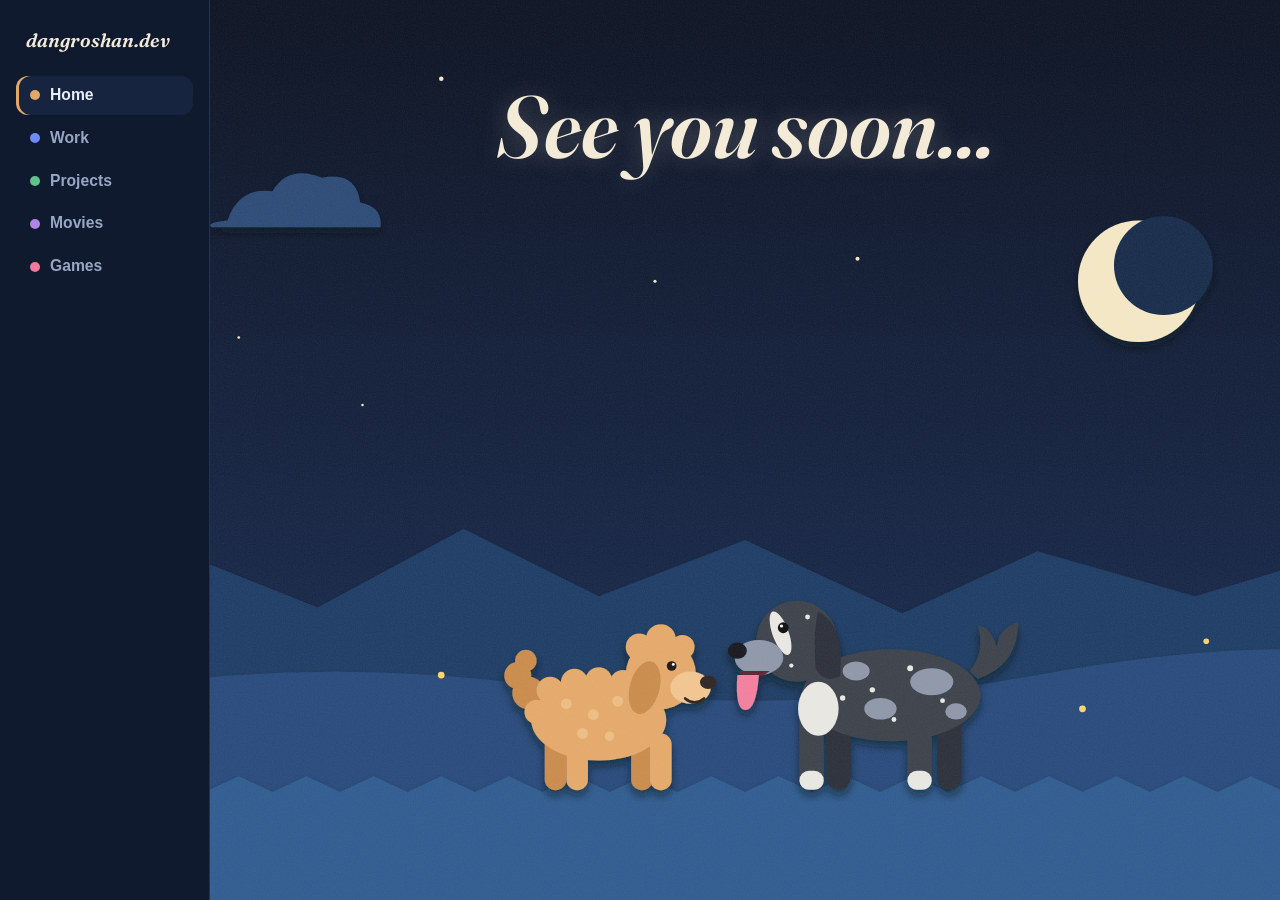
==== commit 5ba3e441: "Lock in paper-cutout style; add agent guides and skills - Redraw all five placeholders as paper cuto" ====
--- a/index.html
+++ b/index.html
@@ -1,4 +1,5 @@
 <!doctype html>
+<!-- Generated by tools/build_placeholders.py — edit that, not this file. -->
 <html lang="en">
 <head>
   <meta charset="utf-8">
@@ -27,42 +28,37 @@
   <main>
     <div class="headline">
       <h1>See you soon...</h1>
-      <span class="chip">Style demo 1/5 · Flat vector</span>
     </div>
-    <svg viewBox="0 0 1200 800" preserveAspectRatio="xMidYMax slice" role="img" aria-label="Noodles and Shady together under the moon">
+    <svg viewBox="0 0 1200 800" preserveAspectRatio="xMidYMax slice" role="img" aria-label="Paper cutout of Noodles and Shady face to face under the moon">
+      <defs>
+        <filter id="paper" x="-10%" y="-10%" width="120%" height="130%">
+          <feDropShadow dx="0" dy="5" stdDeviation="4" flood-color="#030712" flood-opacity=".55"/>
+        </filter>
+      </defs>
 
-      <circle class="twinkle" cx="90" cy="90" r="1.6" fill="#e8edf7" style="animation-delay:-0.00s"/>
-      <circle class="twinkle" cx="210" cy="160" r="1.2" fill="#e8edf7" style="animation-delay:-0.37s"/>
-      <circle class="twinkle" cx="330" cy="70" r="2" fill="#e8edf7" style="animation-delay:-0.74s"/>
-      <circle class="twinkle" cx="420" cy="210" r="1.3" fill="#e8edf7" style="animation-delay:-1.11s"/>
-      <circle class="twinkle" cx="520" cy="250" r="1.4" fill="#e8edf7" style="animation-delay:-1.48s"/>
-      <circle class="twinkle" cx="150" cy="300" r="1.2" fill="#e8edf7" style="animation-delay:-1.85s"/>
-      <circle class="twinkle" cx="700" cy="230" r="1.8" fill="#e8edf7" style="animation-delay:-2.22s"/>
-      <circle class="twinkle" cx="1010" cy="80" r="1.8" fill="#e8edf7" style="animation-delay:-0.19s"/>
-      <circle class="twinkle" cx="1090" cy="170" r="1.3" fill="#e8edf7" style="animation-delay:-0.56s"/>
-      <circle class="twinkle" cx="1150" cy="60" r="1.5" fill="#e8edf7" style="animation-delay:-0.93s"/>
-      <circle class="twinkle" cx="1060" cy="330" r="1.2" fill="#e8edf7" style="animation-delay:-1.30s"/>
-      <circle class="twinkle" cx="260" cy="360" r="1.1" fill="#e8edf7" style="animation-delay:-1.67s"/>
-      <circle class="twinkle" cx="470" cy="330" r="1.3" fill="#e8edf7" style="animation-delay:-2.04s"/>
-      <circle class="twinkle" cx="1140" cy="400" r="1.2" fill="#e8edf7" style="animation-delay:-0.01s"/>
-      <circle class="twinkle" cx="80" cy="420" r="1.5" fill="#e8edf7" style="animation-delay:-0.38s"/>
-      <circle class="twinkle" cx="820" cy="300" r="1.4" fill="#e8edf7" style="animation-delay:-0.75s"/>
-      <circle class="twinkle" cx="40" cy="200" r="1.1" fill="#e8edf7" style="animation-delay:-1.12s"/>
-      <circle cx="960" cy="235" r="90" fill="#f3ead8" opacity=".07"/>
-      <circle cx="960" cy="235" r="52" fill="#f3ead8"/>
-      <circle cx="946" cy="222" r="8" fill="#e2d7bf"/><circle cx="974" cy="250" r="6" fill="#e2d7bf"/>
-      <path d="M0 600 Q300 540 600 590 T1200 570 V800 H0Z" fill="#16294d"/>
-      <path d="M0 690 Q400 660 800 690 T1200 680 V800 H0Z" fill="#1d3460"/>
+      <circle class="twinkle" cx="90" cy="90" r="1.6" fill="#f3e6c4" style="animation-delay:-0.00s"/>
+      <circle class="twinkle" cx="330" cy="70" r="2" fill="#f3e6c4" style="animation-delay:-0.37s"/>
+      <circle class="twinkle" cx="520" cy="250" r="1.4" fill="#f3e6c4" style="animation-delay:-0.74s"/>
+      <circle class="twinkle" cx="150" cy="300" r="1.2" fill="#f3e6c4" style="animation-delay:-1.11s"/>
+      <circle class="twinkle" cx="700" cy="230" r="1.8" fill="#f3e6c4" style="animation-delay:-1.48s"/>
+      <circle class="twinkle" cx="1090" cy="170" r="1.3" fill="#f3e6c4" style="animation-delay:-1.85s"/>
+      <circle class="twinkle" cx="1150" cy="60" r="1.5" fill="#f3e6c4" style="animation-delay:-2.22s"/>
+      <circle class="twinkle" cx="260" cy="360" r="1.1" fill="#f3e6c4" style="animation-delay:-0.19s"/>
+      <circle class="twinkle" cx="1140" cy="400" r="1.2" fill="#f3e6c4" style="animation-delay:-0.56s"/>
+      <circle class="twinkle" cx="80" cy="420" r="1.5" fill="#f3e6c4" style="animation-delay:-0.93s"/>
+      <circle class="twinkle" cx="40" cy="200" r="1.1" fill="#f3e6c4" style="animation-delay:-1.30s"/>
+      <g filter="url(#paper)"><circle cx="950" cy="250" r="54" fill="#f3e6c4"/><circle cx="972" cy="236" r="44" fill="#12294a"/></g>
+      <g filter="url(#paper)"><path transform="translate(140 170) scale(1)" d="M0 26 q10 -30 40 -26 q14 -24 44 -12 q30 -6 34 22 q20 4 18 22 h-150 q-6 -4 14 -6z" fill="#2b4a75"/></g>
+      <g filter="url(#paper)"><path d="M0 560 L120 500 L220 540 L350 470 L470 530 L600 480 L740 545 L860 490 L1000 530 L1200 470 V800 H0Z" fill="#1d3a63"/></g>
+      <g filter="url(#paper)"><path d="M0 620 Q200 580 420 610 T860 600 T1200 590 V800 H0Z" fill="#26497a"/></g>
+      <g filter="url(#paper)"><path d="M0 704 L30 690 L60 704 L90 690 L120 704 L150 690 L180 704 L210 690 L240 704 L270 690 L300 704 L330 690 L360 704 L390 690 L420 704 L450 690 L480 704 L510 690 L540 704 L570 690 L600 704 L630 690 L660 704 L690 690 L720 704 L750 690 L780 704 L810 690 L840 704 L870 690 L900 704 L930 690 L960 704 L990 690 L1020 704 L1050 690 L1080 704 L1110 690 L1140 704 L1170 690 L1200 704 V800 H0Z" fill="#2f5a8e"/></g>
       <g fill="#ffd36b">
-        <circle class="twinkle" cx="330" cy="560" r="3" style="animation-duration:1.7s"/>
-        <circle class="twinkle" cx="880" cy="600" r="3" style="animation-duration:2.1s;animation-delay:-.8s"/>
-        <circle class="twinkle" cx="1010" cy="540" r="2.5" style="animation-duration:1.4s;animation-delay:-.3s"/>
-        <circle class="twinkle" cx="240" cy="640" r="2.5" style="animation-duration:1.9s;animation-delay:-1.1s"/>
+        <circle class="twinkle" cx="330" cy="600" r="3" style="animation-duration:1.7s"/>
+        <circle class="twinkle" cx="900" cy="630" r="3" style="animation-duration:2.1s;animation-delay:-.8s"/>
+        <circle class="twinkle" cx="1010" cy="570" r="2.5" style="animation-duration:1.4s;animation-delay:-.3s"/>
       </g>
-      <ellipse cx="480" cy="694" rx="70" ry="8" fill="#0a1222" opacity=".5"/>
-      <ellipse cx="720" cy="694" rx="92" ry="9" fill="#0a1222" opacity=".5"/>
-      <g transform="translate(470 628) scale(1.2)">
-        <g class="wag" style="transform-origin:90% 90%">
+      <g filter="url(#paper)"><g transform="translate(470 640) scale(1.2)">
+        <g class="wag">
           <circle cx="-52" cy="-20" r="12" fill="#c98a4c"/><circle cx="-60" cy="-33" r="10" fill="#c98a4c"/><circle cx="-54" cy="-44" r="8" fill="#c98a4c"/>
         </g>
         <g fill="#c98a4c"><rect x="-40" y="8" width="16" height="44" rx="8"/><rect x="24" y="8" width="16" height="44" rx="8"/></g>
@@ -76,10 +72,9 @@
         <ellipse cx="68" cy="-24" rx="15" ry="12" fill="#f0c48e"/>
         <ellipse cx="81" cy="-28" rx="6" ry="5" fill="#2e2420"/>
         <circle cx="54" cy="-40" r="3.6" fill="#1d1512"/><circle cx="55.2" cy="-41.2" r="1.1" fill="#fff"/>
-        <path d="M64 -16 q7 6 14 0" fill="none" stroke="#2e2420" stroke-width="2" stroke-linecap="round"/>
-      </g>
-      <g transform="translate(730 606) scale(-1.2 1.2)">
-        <g class="wag" style="transform-origin:90% 90%;animation-duration:.3s">
+        <path d="M64 -16 q7 6 14 0" fill="none" stroke="#2e2420" stroke-width="2" stroke-linecap="round"/></g></g>
+      <g filter="url(#paper)"><g transform="translate(730 618) scale(-1.2 1.2)">
+        <g class="wag" style="animation-duration:.3s">
           <path d="M-64 -12 q-30 -10 -30 -42 q14 4 16 18 q4 -14 14 -16 q-6 20 6 34z" fill="#3a3f4a"/>
         </g>
         <g fill="#2a2e37"><rect x="-52" y="6" width="18" height="64" rx="9"/><rect x="30" y="6" width="18" height="64" rx="9"/></g>
@@ -97,8 +92,7 @@
         <path class="pant" d="M98 -15 q2 26 10 26 q8 0 6 -26z" fill="#f27d9c"/>
         <circle cx="80" cy="-50" r="4" fill="#0b0c10"/><circle cx="81.3" cy="-51.3" r="1.2" fill="#fff"/>
         <path d="M54 -62 q-20 10 -16 48 q12 6 18 -6 q2 -28 -2 -42z" fill="#2a2e37"/>
-        <g fill="#e8e6e1"><circle cx="62" cy="-58" r="1.8"/><circle cx="74" cy="-22" r="1.6"/></g>
-      </g>
+        <g fill="#e8e6e1"><circle cx="62" cy="-58" r="1.8"/><circle cx="74" cy="-22" r="1.6"/></g></g></g>
     </svg>
   </main>
   <script src="site.js"></script>
--- a/style.css
+++ b/style.css
@@ -1,4 +1,4 @@
-/* dangroshan.dev — dark-blue theme. See docs/style-guide.md once it exists. */
+/* dangroshan.dev — dark-blue theme. Rules: docs/style-guide.md */
 :root {
   --bg:        #0d1526;
   --panel:     #0f1a2e;
@@ -72,12 +72,10 @@
   color: var(--cream);
   text-shadow: 0 0 24px rgba(243,234,216,.25);
 }
-.chip {
-  font: 600 .78rem/1 -apple-system, BlinkMacSystemFont, "Segoe UI", Roboto, sans-serif;
-  letter-spacing: .06em; text-transform: uppercase;
-  color: var(--muted);
-  border: 1px solid var(--line); border-radius: 999px;
-  padding: 6px 12px; background: rgba(13,21,38,.55);
+/* paper grain over the whole scene panel (part of the paper-cutout style) */
+main::after {
+  content: ""; position: absolute; inset: 0; pointer-events: none;
+  background-image: url("data:image/svg+xml,%3Csvg xmlns='http://www.w3.org/2000/svg' width='240' height='240'%3E%3Cfilter id='n'%3E%3CfeTurbulence type='fractalNoise' baseFrequency='.9' numOctaves='2' seed='2'/%3E%3CfeColorMatrix values='0 0 0 0 1 0 0 0 0 1 0 0 0 0 1 0 0 0 .07 0'/%3E%3C/filter%3E%3Crect width='100%25' height='100%25' filter='url(%23n)'/%3E%3C/svg%3E");
 }
 main svg { position: absolute; inset: 0; width: 100%; height: 100%; display: block; }
 
@@ -93,11 +91,9 @@
 .pant    { transform-box: fill-box; transform-origin: 50% 0; animation: pant .35s ease-in-out infinite alternate; }
 .float   { animation: float 2.6s ease-in-out infinite alternate; }
 .paddle  { animation: paddle 1.6s ease-in-out infinite alternate; }
-.ripple  { transform-box: fill-box; transform-origin: center; animation: ripple 3s ease-out infinite; }
 .spin    { transform-box: fill-box; transform-origin: center; animation: spin .6s linear infinite; }
 .tug     { animation: tug 1.1s ease-in-out infinite alternate; }
-.jiggle  { animation: jiggle .5s ease-in-out infinite alternate; }
-.hop     { animation: hop .8s steps(2) infinite; }
+.tide    { animation: tide 4s ease-in-out infinite alternate; }
 .bounce  { animation: bounce 1s cubic-bezier(.5,0,.5,1) infinite alternate; }
 
 @keyframes twinkle { from { opacity: .25; } to { opacity: 1; } }
@@ -105,11 +101,9 @@
 @keyframes pant    { from { transform: scaleY(.85); } to { transform: scaleY(1.1); } }
 @keyframes float   { from { transform: translateY(-10px); } to { transform: translateY(10px); } }
 @keyframes paddle  { from { transform: translateY(-3px) rotate(-1deg); } to { transform: translateY(3px) rotate(1deg); } }
-@keyframes ripple  { from { transform: scale(.6); opacity: .9; } to { transform: scale(1.8); opacity: 0; } }
 @keyframes spin    { from { transform: rotate(0); } to { transform: rotate(360deg); } }
 @keyframes tug     { from { transform: translateX(-14px); } to { transform: translateX(14px); } }
-@keyframes jiggle  { from { transform: translate(-2px, 1px); } to { transform: translate(2px, -1px); } }
-@keyframes hop     { from { transform: translateY(0); } to { transform: translateY(-16px); } }
+@keyframes tide    { from { transform: translateX(-24px); } to { transform: translateX(24px); } }
 @keyframes bounce  { from { transform: translateY(-120px); } to { transform: translateY(0); } }
 
 @media (prefers-reduced-motion: reduce) {
